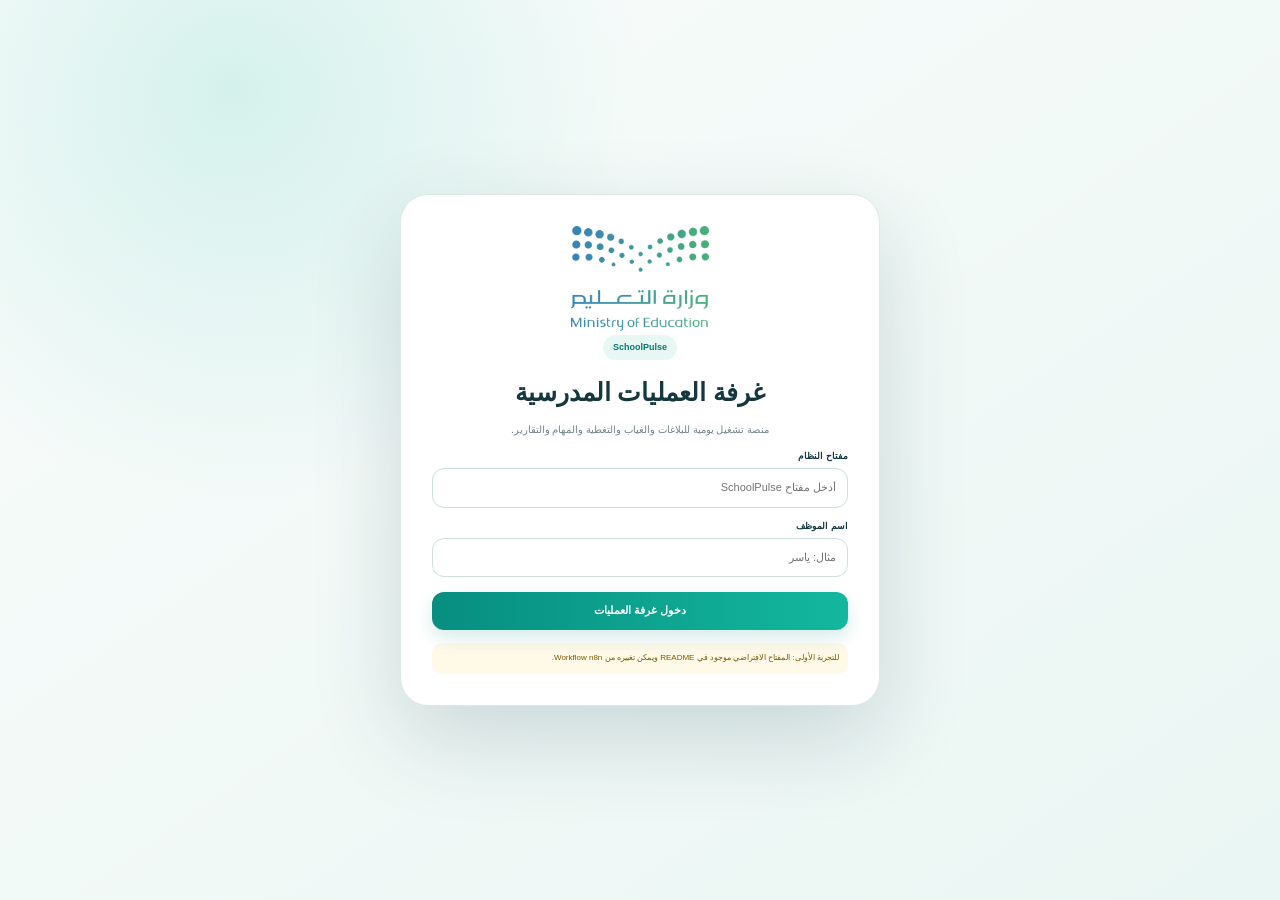
==== index.html @ e1600d81 "Add files via upload" ====
<!doctype html>
<html lang="ar" dir="rtl">
<head>
<meta charset="utf-8"><meta name="viewport" content="width=device-width,initial-scale=1">
<meta name="theme-color" content="#082f3a">
<title>SchoolPulse | غرفة العمليات المدرسية</title>
<link rel="stylesheet" href="/assets/app.css?v=1.0.0">
</head>
<body>

<div id="loginScreen" class="login">
 <form id="loginForm" class="login-card">
  <img class="login-logo" src="/assets/moe-logo.png" alt="وزارة التعليم">
  <span class="login-tag">SchoolPulse</span>
  <h1>غرفة العمليات المدرسية</h1>
  <p>منصة تشغيل يومية للبلاغات والغياب والتغطية والمهام والتقارير.</p>
  <div class="field"><label>مفتاح النظام</label><input id="loginKey" class="form-control" type="password" required placeholder="أدخل مفتاح SchoolPulse"></div>
  <div class="field"><label>اسم الموظف</label><input id="loginStaff" class="form-control" required placeholder="مثال: ياسر"></div>
  <div id="loginMsg" class="alert hidden"></div>
  <button class="btn btn-primary" style="width:100%;margin-top:15px" type="submit">دخول غرفة العمليات</button>
  <div class="login-note">للتجربة الأولى: المفتاح الافتراضي موجود في README ويمكن تغييره من Workflow n8n.</div>
 </form>
</div>

<div class="app">
 <aside class="sidebar">
  <div class="brand"><img src="/assets/moe-logo.png" alt="وزارة التعليم"><div><strong id="sideSchool">المدرسة</strong><small>SchoolPulse · 1448هـ</small></div></div>
  <div class="side-label">غرفة العمليات</div>
  <nav id="sideNav" class="nav"></nav>
  <div class="side-bottom"><small>المستخدم الحالي</small><b id="sideUser">—</b><button id="logoutBtn" class="side-btn">تسجيل الخروج</button></div>
 </aside>

 <main class="main">
  <header class="topbar">
   <div class="top-inner">
    <div class="top-title"><small>SchoolPulse · التشغيل المدرسي</small><h1 id="topTitle">لوحة اليوم</h1></div>
    <div class="top-tools"><div id="dayStatus" class="day-status"><span class="day-dot"></span><b id="dayStatusText">جارٍ التقييم</b></div><button id="refreshBtn" class="btn btn-soft">تحديث</button></div>
   </div>
  </header>

  <div class="content">
   <div id="globalMsg" class="alert hidden"></div>

   <section id="dashboardView" class="view active">
    <div class="page-head"><div><span class="eyebrow">التشغيل اليومي</span><h2>حالة المدرسة اليوم</h2><p>ملخص تنفيذي مباشر للعمليات التي تحتاج انتباه الإدارة.</p></div><div class="toolbar"><button class="btn btn-primary" data-open="incident">＋ بلاغ جديد</button><button class="btn btn-soft" data-open="absence">غياب معلم</button><button class="btn btn-soft" data-open="task">مهمة جديدة</button></div></div>
    <div id="dashboardKpis" class="kpis"></div>
    <div class="grid-2">
     <div>
      <section class="card"><div class="card-head"><div><h3>توزيع البلاغات المفتوحة</h3><p>حسب نوع البلاغ</p></div><button class="card-link" data-go="incidents">عرض البلاغات</button></div><div class="card-body"><div id="incidentBars" class="bar-list"></div></div></section>
      <section class="card"><div class="card-head"><div><h3>تغطية الحصص</h3><p>الحصص الناتجة عن غياب المعلمين</p></div><button class="card-link" data-go="absence">إدارة التغطية</button></div><div class="card-body"><div id="coverageSummary" class="priority-strip"></div></div></section>
     </div>
     <div>
      <section class="card"><div class="card-head"><div><h3>آخر الأحداث</h3><p>السجل الزمني لعمليات اليوم</p></div></div><div class="card-body"><div id="timeline" class="timeline"></div></div></section>
     </div>
    </div>
   </section>

   <section id="incidentsView" class="view">
    <div class="page-head"><div><span class="eyebrow">البلاغات والمرافق</span><h2>مركز البلاغات المدرسية</h2><p>متابعة الصيانة والسلامة والتقنية والمرافق حتى الإغلاق.</p></div><button class="btn btn-primary" data-open="incident">＋ تسجيل بلاغ</button></div>
    <section class="card"><div class="card-head"><div><h3>البلاغات</h3><p>مع احتساب أولوية البلاغ ووقت SLA.</p></div><div class="filters"><select id="incidentStatusFilter" class="form-control"><option value="الكل">كل الحالات</option><option>مفتوح</option><option>قيد المعالجة</option><option>مغلق</option></select><input id="incidentSearch" class="form-control" placeholder="بحث..."></div></div><div class="table-wrap"><table class="table"><thead><tr><th>البلاغ</th><th>العنوان</th><th>التصنيف</th><th>الأولوية</th><th>الموقع</th><th>المسؤول</th><th>SLA</th><th>الحالة</th><th>إجراء</th></tr></thead><tbody id="incidentsTable"></tbody></table></div></section>
   </section>

   <section id="absenceView" class="view">
    <div class="page-head"><div><span class="eyebrow">الغياب والتغطية</span><h2>غياب المعلمين وتغطية الحصص</h2><p>تسجيل الغياب ثم إسناد الحصص البديلة ومتابعة التغطية.</p></div><div class="toolbar"><button class="btn btn-primary" data-open="absence">＋ تسجيل غياب</button><button class="btn btn-soft" data-open="coverage">＋ تغطية يدوية</button></div></div>
    <div class="grid-2">
     <section class="card"><div class="card-head"><div><h3>غياب اليوم</h3><p>المعلمون المسجل غيابهم</p></div></div><div class="table-wrap"><table class="table" style="min-width:650px"><thead><tr><th>المعلم</th><th>التخصص</th><th>الحصص</th><th>السبب</th><th>الحالة</th></tr></thead><tbody id="absenceTable"></tbody></table></div></section>
     <section class="card"><div class="card-head"><div><h3>مؤشر التغطية</h3><p>نسبة الحصص التي تم تغطيتها</p></div></div><div class="card-body"><div id="coverageIndicator"></div></div></section>
    </div>
    <section class="card"><div class="card-head"><div><h3>لوحة تغطية الحصص</h3><p>أسند المعلم البديل وأغلق احتياج التغطية.</p></div></div><div class="card-body"><div id="coverageBoard" class="coverage-board"></div></div></section>
   </section>

   <section id="tasksView" class="view">
    <div class="page-head"><div><span class="eyebrow">المهام</span><h2>المهام والتكليفات اليومية</h2><p>تجميع الأعمال المستحقة والمسؤولين والأولوية في مكان واحد.</p></div><button class="btn btn-primary" data-open="task">＋ مهمة جديدة</button></div>
    <section class="card"><div class="card-head"><div><h3>قائمة المهام</h3><p>يمكن إكمال المهمة مباشرة من اللوحة.</p></div><div class="filters"><select id="taskStatusFilter" class="form-control"><option value="الكل">كل الحالات</option><option>جديدة</option><option>قيد التنفيذ</option><option>مكتملة</option></select></div></div><div class="table-wrap"><table class="table"><thead><tr><th>المهمة</th><th>المسؤول</th><th>الأولوية</th><th>الجهة</th><th>الاستحقاق</th><th>الحالة</th><th>إجراء</th></tr></thead><tbody id="tasksTable"></tbody></table></div></section>
   </section>

   <section id="tardiesView" class="view">
    <div class="page-head"><div><span class="eyebrow">الانضباط الصباحي</span><h2>التأخر الطلابي</h2><p>سجل سريع لتأخر الطلاب ومؤشر لحالة بداية اليوم الدراسي.</p></div><button class="btn btn-primary" data-open="tardy">＋ تسجيل تأخر</button></div>
    <div id="tardyKpis" class="kpis" style="grid-template-columns:repeat(3,1fr)"></div>
    <section class="card"><div class="card-head"><div><h3>سجل تأخر اليوم</h3></div></div><div class="table-wrap"><table class="table" style="min-width:720px"><thead><tr><th>الطالب</th><th>الصف</th><th>الفصل</th><th>دقائق التأخر</th><th>الملاحظة</th><th>سجل بواسطة</th><th>الوقت</th></tr></thead><tbody id="tardiesTable"></tbody></table></div></section>
   </section>

   <section id="reportView" class="view">
    <div class="page-head no-print"><div><span class="eyebrow">التقرير اليومي</span><h2>تقرير غرفة العمليات المدرسية</h2><p>يُنشأ من البيانات الحالية ويمكن طباعته أو حفظه PDF.</p></div><div class="toolbar"><button id="reportRefreshBtn" class="btn btn-soft">تحديث التقرير</button><button id="printReportBtn" class="btn btn-primary">طباعة / حفظ PDF</button></div></div>
    <article class="report-paper">
     <header class="report-head"><img src="/assets/moe-logo.png" alt="وزارة التعليم"><div class="report-title"><h2 id="reportSchool">المدرسة</h2><p>تقرير غرفة العمليات المدرسية اليومي</p><b id="reportDate">—</b></div><div class="report-meta"><span>إعداد</span><b id="reportStaff">—</b><span>حالة اليوم</span><b id="reportState">—</b></div></header>
     <section class="report-section"><h3>الملخص التنفيذي</h3><div id="reportStats" class="report-grid"></div></section>
     <section class="report-section"><h3>أبرز أحداث اليوم</h3><div id="reportEvents"></div></section>
     <section class="report-section"><h3>البلاغات المفتوحة ذات الأولوية</h3><div class="table-wrap"><table class="table" style="min-width:650px"><thead><tr><th>البلاغ</th><th>العنوان</th><th>الأولوية</th><th>الموقع</th><th>المسؤول</th><th>الحالة</th></tr></thead><tbody id="reportIncidents"></tbody></table></div></section>
     <section class="report-section"><h3>ملاحظات تشغيلية مقترحة</h3><div id="reportRecommendations" class="report-note"></div></section>
     <div class="signatures"><div class="signature">إعداد التقرير<br><b id="reportSign">—</b></div><div class="signature">وكيل المدرسة<br><br>التوقيع</div><div class="signature">مدير المدرسة<br><br>التوقيع</div></div>
    </article>
   </section>

   <section id="settingsView" class="view">
    <div class="page-head"><div><span class="eyebrow">الإعدادات</span><h2>إعدادات SchoolPulse</h2><p>فحص الاتصال وإدارة بيانات التجربة.</p></div><button id="healthBtn" class="btn btn-primary">فحص اتصال n8n</button></div>
    <div id="settingsMsg" class="alert hidden"></div>
    <div class="settings-grid">
     <article class="setting-card"><h3>الاتصال</h3><p>بيانات API المستخدمة بواسطة الموقع.</p><div class="setting-line"><span>Webhook</span><b id="apiUrlDisplay">—</b></div><div class="setting-line"><span>الإصدار</span><b id="versionDisplay">—</b></div><div class="setting-line"><span>حالة الاتصال</span><b id="healthState">غير مفحوص</b></div></article>
     <article class="setting-card"><h3>بيانات التجربة</h3><p>النسخة تستخدم التخزين الداخلي في Workflow لتكون مستقلة تمامًا.</p><div class="setting-line"><span>نوع التخزين</span><b>Workflow Static Data</b></div><div class="setting-line"><span>قاعدة بيانات خارجية</span><b>غير مطلوبة</b></div><button id="resetDemoBtn" class="btn btn-danger" style="margin-top:10px">إعادة بيانات التجربة</button></article>
     <article class="setting-card"><h3>السياسة التشغيلية</h3><p>أزمنة SLA الافتراضية للبلاغات.</p><div class="setting-line"><span>حرج</span><b>ساعتان</b></div><div class="setting-line"><span>عاجل</span><b>4 ساعات</b></div><div class="setting-line"><span>متوسط</span><b>12 ساعة</b></div><div class="setting-line"><span>منخفض</span><b>24 ساعة</b></div></article>
     <article class="setting-card"><h3>تنبيه</h3><p>هذا إصدار تجريبي مستقل. بعد نجاح التجربة يمكن تحويل التخزين إلى PostgreSQL أو Supabase بدون تغيير الواجهة.</p></article>
    </div>
   </section>
  </div>
 </main>
</div>

<nav id="mobileNav" class="mobile-nav"></nav>

<div id="formModal" class="modal hidden">
 <div class="modal-card"><div class="modal-head"><h3 id="modalTitle">إضافة</h3><button id="modalClose" class="modal-close">×</button></div><div id="modalBody" class="modal-body"></div><div id="modalFoot" class="modal-foot"></div></div>
</div>

<script src="/assets/config.js?v=1.0.0"></script>
<script src="/assets/app.js?v=1.0.0"></script>
</body>
</html>
---- assets/app.css ----
:root{
 --navy:#082f3a;--navy2:#0b4d59;--teal:#078e80;--teal2:#13b79e;--tealSoft:#e8f8f4;
 --bg:#f2f7f6;--surface:#fff;--ink:#15373e;--muted:#71868b;--line:#dce8e6;
 --gold:#c9a74d;--red:#b42318;--redSoft:#fff0ef;--amber:#9a6500;--amberSoft:#fff7e3;
 --green:#067647;--greenSoft:#eafbf1;--blue:#17647f;--blueSoft:#edf8ff;
 --shadow:0 18px 48px rgba(7,52,61,.09);--soft:0 7px 22px rgba(7,52,61,.055);--sidebar:254px;
}
*{box-sizing:border-box}html{scroll-behavior:smooth}body{margin:0;font-family:"Segoe UI",Tahoma,Arial,sans-serif;background:var(--bg);color:var(--ink);line-height:1.6}
button,input,select,textarea{font:inherit}button{cursor:pointer}a{text-decoration:none;color:inherit}.hidden{display:none!important}
svg{display:block}.app{min-height:100vh;display:grid;grid-template-columns:var(--sidebar) 1fr}
.sidebar{position:fixed;right:0;top:0;bottom:0;width:var(--sidebar);z-index:40;background:linear-gradient(180deg,#082d37,#09454f 67%,#08645e);color:#fff;padding:20px 15px;display:flex;flex-direction:column;box-shadow:-6px 0 30px rgba(5,34,40,.08)}
.brand{display:flex;gap:11px;align-items:center;padding:4px 4px 20px;border-bottom:1px solid rgba(255,255,255,.12)}
.brand img{width:78px;height:52px;object-fit:contain;background:#fff;border-radius:10px;padding:5px}.brand strong{display:block;font-size:13px}.brand small{color:#b5d4d5;font-size:10px}
.side-label{margin:22px 10px 7px;color:#8db8bb;font-size:9px;font-weight:800}.nav{display:grid;gap:5px}
.nav-btn{width:100%;border:0;background:transparent;color:#d9ebec;display:flex;align-items:center;gap:11px;border-radius:13px;padding:11px 12px;font-size:12px;font-weight:800;text-align:right}
.nav-btn svg{width:19px;flex:0 0 19px}.nav-btn:hover{background:rgba(255,255,255,.07)}.nav-btn.active{background:#fff;color:#08615d;box-shadow:0 9px 24px rgba(0,0,0,.13)}
.side-bottom{margin-top:auto;border-top:1px solid rgba(255,255,255,.12);padding-top:14px}.side-bottom small{display:block;color:#9bc4c6;font-size:9px}.side-bottom b{display:block;font-size:12px;margin:2px 0 9px}
.side-btn{width:100%;border:1px solid rgba(255,255,255,.17);background:rgba(255,255,255,.07);color:#fff;border-radius:11px;padding:8px;font-size:10px;font-weight:800}
.main{grid-column:2;min-width:0}.topbar{height:76px;background:rgba(255,255,255,.92);backdrop-filter:blur(13px);border-bottom:1px solid var(--line);display:flex;align-items:center;position:sticky;top:0;z-index:25}
.top-inner{width:min(1320px,calc(100% - 44px));margin:auto;display:flex;justify-content:space-between;align-items:center;gap:15px}.top-title small{color:#83969a;font-size:10px}.top-title h1{font-size:19px;margin:1px 0}
.top-tools{display:flex;align-items:center;gap:8px}.day-status{display:flex;align-items:center;gap:7px;border:1px solid #d6e6e3;background:#f7fbfa;border-radius:999px;padding:7px 11px;font-size:10px;font-weight:800}
.day-dot{width:8px;height:8px;border-radius:50%;background:#48d39e}.day-status.warn .day-dot{background:#e9a23b}.day-status.critical .day-dot{background:#df554c}
.content{width:min(1320px,calc(100% - 44px));margin:25px auto 46px}.view{display:none}.view.active{display:block}
.page-head{display:flex;justify-content:space-between;align-items:flex-end;gap:20px;margin-bottom:18px}.page-head h2{font-size:29px;margin:5px 0 2px}.page-head p{margin:0;color:var(--muted);font-size:12px}
.eyebrow{display:inline-flex;background:var(--tealSoft);color:#08796d;border-radius:999px;padding:5px 10px;font-size:9px;font-weight:900}
.toolbar{display:flex;align-items:center;gap:7px;flex-wrap:wrap}.btn{border:0;border-radius:12px;padding:10px 14px;font-size:11px;font-weight:900;display:inline-flex;align-items:center;justify-content:center;gap:7px;transition:.18s}
.btn:hover{transform:translateY(-1px)}.btn:disabled{opacity:.5;cursor:not-allowed;transform:none}.btn-primary{background:linear-gradient(90deg,var(--teal),var(--teal2));color:#fff;box-shadow:0 8px 18px rgba(7,142,128,.17)}
.btn-dark{background:var(--navy);color:#fff}.btn-soft{background:#edf5f3;color:#315b61;border:1px solid #d8e6e3}.btn-danger{background:var(--red);color:#fff}.btn-ghost{background:transparent;color:#557277;border:1px solid #dce7e5}
.btn svg{width:17px}.alert{border-radius:13px;padding:11px 13px;margin-bottom:14px;font-size:11px}.alert.info{background:var(--blueSoft);color:var(--blue)}.alert.success{background:var(--greenSoft);color:var(--green)}.alert.error{background:var(--redSoft);color:var(--red)}.alert.warning{background:var(--amberSoft);color:var(--amber)}
.kpis{display:grid;grid-template-columns:repeat(6,1fr);gap:11px;margin-bottom:17px}.kpi{background:#fff;border:1px solid var(--line);border-radius:18px;padding:16px;box-shadow:var(--soft);position:relative;overflow:hidden}
.kpi:after{content:"";position:absolute;left:-31px;bottom:-45px;width:105px;height:105px;border-radius:50%;background:rgba(7,142,128,.045)}.kpi-top{display:flex;justify-content:space-between;align-items:center}
.kpi span{font-size:9px;color:#73888c}.kpi strong{display:block;font-size:27px;margin-top:4px}.kpi-icon{width:36px;height:36px;border-radius:12px;background:var(--tealSoft);color:var(--teal);display:grid;place-items:center}.kpi-icon svg{width:18px}
.grid-2{display:grid;grid-template-columns:1.15fr .85fr;gap:14px}.grid-3{display:grid;grid-template-columns:repeat(3,1fr);gap:13px}
.card{background:#fff;border:1px solid var(--line);border-radius:19px;box-shadow:var(--soft);overflow:hidden;margin-bottom:14px}.card-head{padding:16px 18px;border-bottom:1px solid #e9f0ee;display:flex;justify-content:space-between;align-items:center;gap:14px}
.card-head h3{font-size:15px;margin:0}.card-head p{font-size:9px;color:#7b8f93;margin:2px 0 0}.card-body{padding:17px}.card-link{border:0;background:transparent;color:var(--teal);font-size:10px;font-weight:900}
.bar-list{display:grid;gap:11px}.bar-row{display:grid;grid-template-columns:100px 1fr 35px;gap:9px;align-items:center;font-size:10px}.bar-row b{text-align:left}.bar-track{height:8px;background:#edf3f2;border-radius:999px;overflow:hidden}.bar-track i{display:block;height:100%;border-radius:999px;background:linear-gradient(90deg,var(--teal),var(--teal2))}
.timeline{display:grid;gap:0}.event{display:grid;grid-template-columns:28px 1fr;gap:10px;position:relative;padding-bottom:15px}.event:not(:last-child):after{content:"";position:absolute;right:13px;top:26px;bottom:0;width:1px;background:#dce8e5}
.event-dot{width:27px;height:27px;border-radius:9px;background:#e8f8f4;color:var(--teal);display:grid;place-items:center;z-index:1}.event-dot svg{width:14px}.event h4{margin:1px 0;font-size:11px}.event p{margin:0;color:#768b90;font-size:9px}.event time{font-size:8px;color:#95a5a8}
.priority-strip{display:grid;grid-template-columns:repeat(3,1fr);gap:9px}.priority-box{border:1px solid #e0ebe9;border-radius:14px;padding:13px}.priority-box small{font-size:9px;color:#768b8f}.priority-box b{display:block;font-size:21px}.priority-box.critical{background:#fff7f6}.priority-box.warning{background:#fffbef}.priority-box.good{background:#f4fcf8}
.table-wrap{overflow:auto}.table{width:100%;border-collapse:collapse;min-width:920px}.table th{background:#f5f9f8;color:#567279;font-size:9px;text-align:right;padding:10px 11px;white-space:nowrap;border-bottom:1px solid #dfe9e7}
.table td{padding:11px;border-bottom:1px solid #eef3f2;font-size:10px;vertical-align:top}.table tbody tr:hover td{background:#fbfefd}.table small{color:#839599;font-size:8px}.table b{font-size:10px}
.badge{display:inline-flex;align-items:center;border-radius:999px;padding:4px 8px;font-size:8px;font-weight:900;white-space:nowrap}.badge.open{background:#edf8ff;color:#17647f}.badge.progress{background:#fff6df;color:#8d5d00}.badge.closed{background:#eafbf1;color:#087547}
.badge.critical{background:#fff0ef;color:#aa2a22}.badge.urgent{background:#fff6df;color:#905e00}.badge.normal{background:#eef5f4;color:#4f6c72}.badge.low{background:#f3f4f4;color:#788b8f}
.mini-actions{display:flex;gap:5px}.mini{border:0;border-radius:8px;padding:6px 8px;font-size:8px;font-weight:900}.mini.primary{background:#e7f9f4;color:#087a6d}.mini.dark{background:#edf3f2;color:#355c62}.mini.red{background:#fff0ef;color:#ac2c23}
.form-control{width:100%;border:1px solid #cfe0dd;background:#fff;border-radius:12px;padding:10px 11px;outline:0;font-size:11px;color:var(--ink)}.form-control:focus{border-color:#16a993;box-shadow:0 0 0 4px rgba(19,183,158,.09)}
.filters{display:flex;gap:7px;flex-wrap:wrap}.filters .form-control{width:auto;min-width:135px}.field{display:flex;flex-direction:column;gap:5px}.field label{font-size:9px;font-weight:900}.field small{font-size:8px;color:#7d9195}.form-grid{display:grid;grid-template-columns:1fr 1fr;gap:11px}.form-grid .wide{grid-column:1/-1}
.coverage-board{display:grid;grid-template-columns:repeat(3,1fr);gap:10px}.coverage{border:1px solid #dfeae8;border-radius:15px;padding:13px;background:#fff}.coverage.open{border-right:4px solid #d89a32}.coverage.done{border-right:4px solid #1da67f}.coverage-top{display:flex;justify-content:space-between;gap:10px}.coverage h4{font-size:11px;margin:0}.coverage p{font-size:9px;color:#778c90;margin:5px 0}.coverage b{font-size:9px}.coverage-foot{display:flex;justify-content:space-between;align-items:center;margin-top:10px}
.report-paper{background:#fff;border:1px solid var(--line);border-radius:19px;box-shadow:var(--soft);padding:28px}.report-head{display:grid;grid-template-columns:150px 1fr 170px;gap:20px;align-items:center;border-bottom:2px solid #0a766e;padding-bottom:16px}
.report-head img{width:145px;height:78px;object-fit:contain}.report-title{text-align:center}.report-title h2{font-size:20px;margin:0}.report-title p{font-size:10px;color:#677e83;margin:3px 0}.report-meta{font-size:9px}.report-meta span{display:block;color:#798c90}.report-meta b{display:block;margin-bottom:5px}
.report-section{margin-top:20px}.report-section h3{font-size:14px;border-right:4px solid var(--teal);padding-right:8px}.report-grid{display:grid;grid-template-columns:repeat(4,1fr);gap:9px}.report-stat{background:#f6faf9;border:1px solid #e2ecea;border-radius:12px;padding:11px}.report-stat span{font-size:8px;color:#748a8e}.report-stat b{display:block;font-size:18px}
.report-note{background:#f7fbfa;border:1px solid #dfebe8;border-radius:12px;padding:12px;font-size:10px}.signatures{display:grid;grid-template-columns:repeat(3,1fr);gap:30px;text-align:center;margin-top:42px;font-size:10px}.signature{border-top:1px solid #89999c;padding-top:8px}
.settings-grid{display:grid;grid-template-columns:repeat(2,1fr);gap:12px}.setting-card{background:#fff;border:1px solid var(--line);border-radius:17px;padding:16px;box-shadow:var(--soft)}.setting-card h3{font-size:12px;margin:0 0 5px}.setting-card p{font-size:9px;color:#73888c;margin:0 0 12px}.setting-line{display:flex;justify-content:space-between;gap:15px;border-top:1px solid #edf2f1;padding:10px 0;font-size:9px}.setting-line b{word-break:break-all;text-align:left}
.modal{position:fixed;inset:0;z-index:80;background:rgba(3,30,36,.58);display:grid;place-items:center;padding:15px}.modal-card{width:min(600px,100%);background:#fff;border-radius:22px;box-shadow:0 30px 80px rgba(0,0,0,.23);overflow:hidden}.modal-head{padding:17px 19px;border-bottom:1px solid #e7efed;display:flex;justify-content:space-between;align-items:center}.modal-head h3{margin:0;font-size:15px}.modal-close{border:0;background:#eef4f3;border-radius:9px;width:30px;height:30px}.modal-body{padding:19px}.modal-foot{padding:13px 19px;border-top:1px solid #e7efed;display:flex;justify-content:flex-end;gap:7px}
.login{position:fixed;inset:0;z-index:100;background:radial-gradient(circle at 18% 10%,rgba(19,183,158,.15),transparent 31%),linear-gradient(145deg,#f9fcfb,#eaf6f3);display:grid;place-items:center;padding:20px}
.login-card{width:min(480px,100%);background:#fff;border:1px solid var(--line);border-radius:28px;box-shadow:0 32px 90px rgba(7,51,60,.16);padding:31px}.login-logo{display:block;width:185px;height:105px;object-fit:contain;margin:auto}.login-tag{display:table;margin:4px auto;background:#e7f8f4;color:#08796d;border-radius:999px;padding:5px 10px;font-size:9px;font-weight:900}
.login h1{text-align:center;font-size:25px;margin:12px 0 3px}.login p{text-align:center;color:#71868b;font-size:10px}.login .field{margin-top:11px}.login-note{margin-top:13px;padding:9px;border-radius:10px;background:#fff9e8;color:#7e5900;font-size:8px}
.mobile-nav{display:none}
@media(max-width:1140px){:root{--sidebar:215px}.kpis{grid-template-columns:repeat(3,1fr)}.coverage-board{grid-template-columns:repeat(2,1fr)}}
@media(max-width:820px){
 .app{display:block;padding-bottom:69px}.sidebar{display:none}.main{padding:0}.top-inner,.content{width:min(100% - 22px,1320px)}.topbar{height:67px}.top-title h1{font-size:16px}.day-status{display:none}.page-head{align-items:flex-start;flex-direction:column}.kpis{grid-template-columns:repeat(2,1fr)}
 .grid-2,.grid-3,.settings-grid{grid-template-columns:1fr}.coverage-board{grid-template-columns:1fr}.form-grid{grid-template-columns:1fr}.form-grid .wide{grid-column:auto}.priority-strip{grid-template-columns:1fr 1fr 1fr}.report-head{grid-template-columns:90px 1fr}.report-head img{width:90px;height:56px}.report-meta{grid-column:1/-1;display:flex;gap:16px;justify-content:center}.report-grid{grid-template-columns:repeat(2,1fr)}.signatures{grid-template-columns:1fr;gap:24px}
 .mobile-nav{display:grid;grid-template-columns:repeat(6,1fr);position:fixed;bottom:0;right:0;left:0;z-index:50;background:#fff;border-top:1px solid var(--line);box-shadow:0 -8px 25px rgba(6,45,52,.08);padding:5px 3px calc(5px + env(safe-area-inset-bottom))}
 .mobile-nav button{border:0;background:transparent;color:#71868a;display:flex;flex-direction:column;align-items:center;gap:2px;padding:4px 1px;font-size:7px}.mobile-nav button svg{width:18px}.mobile-nav button.active{color:var(--teal);font-weight:900}
}
@media(max-width:470px){.content{margin-top:17px}.page-head h2{font-size:24px}.kpi{padding:13px}.kpi strong{font-size:23px}.priority-strip{grid-template-columns:1fr}.report-paper{padding:14px}}
@media print{
 body{background:#fff}.sidebar,.topbar,.mobile-nav,.no-print,.page-head{display:none!important}.app{display:block}.main{padding:0}.content{width:100%;margin:0}.view{display:none!important}#reportView{display:block!important}.report-paper{border:0;box-shadow:none;border-radius:0;padding:0}.table{min-width:0}.table th,.table td{font-size:7px;padding:5px}.report-section{break-inside:auto}.signatures{break-inside:avoid}
 @page{size:A4;margin:10mm}
}
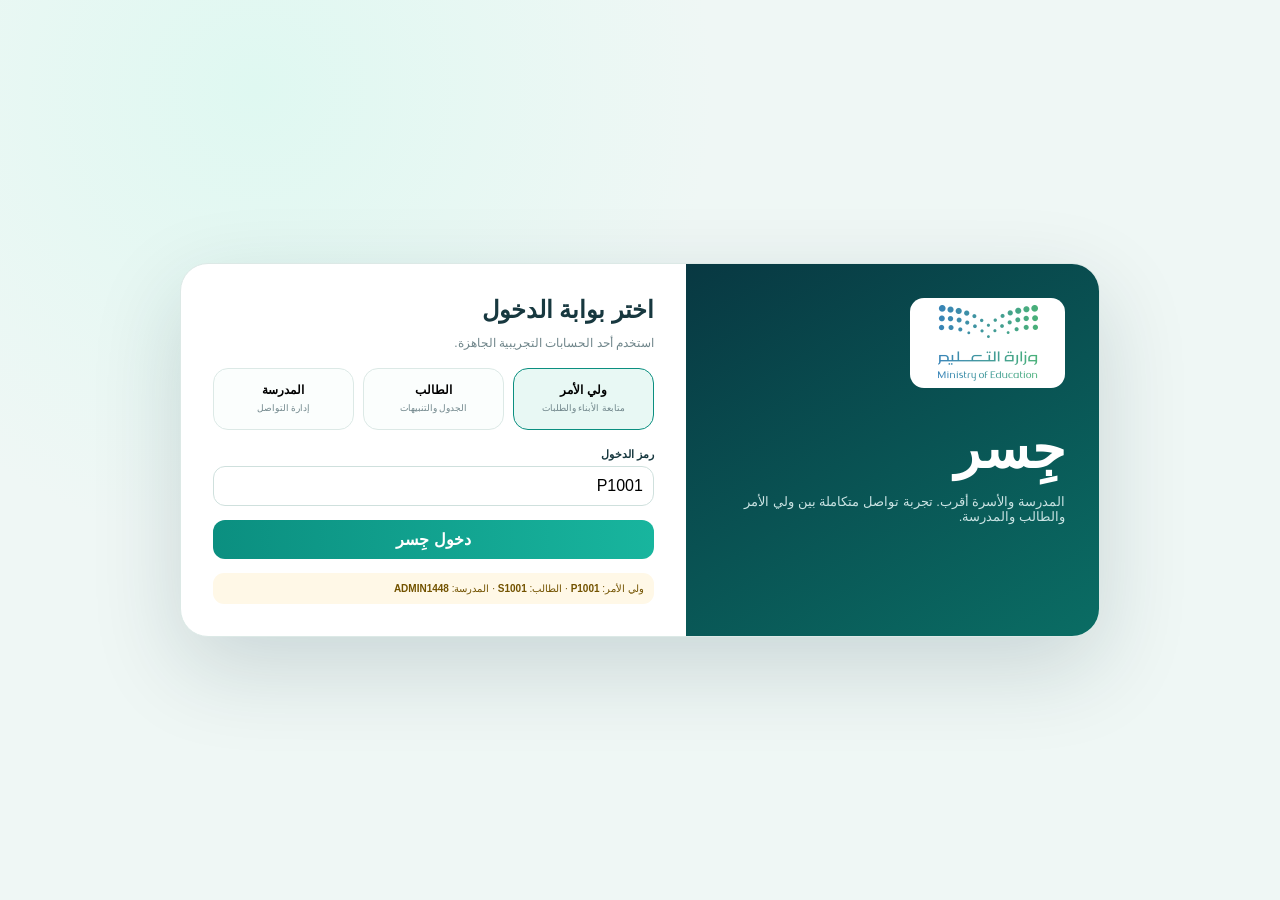
==== commit fe67dae1: "Add files via upload" ====
--- a/index.html
+++ b/index.html
@@ -1,118 +1,57 @@
-<!doctype html>
-<html lang="ar" dir="rtl">
-<head>
+<!doctype html><html lang="ar" dir="rtl"><head>
 <meta charset="utf-8"><meta name="viewport" content="width=device-width,initial-scale=1">
-<meta name="theme-color" content="#082f3a">
-<title>SchoolPulse | غرفة العمليات المدرسية</title>
-<link rel="stylesheet" href="/assets/app.css?v=1.0.0">
-</head>
-<body>
+<title>جِسر | التواصل المدرسي</title><link rel="stylesheet" href="/assets/app.css?v=.9">
+</head><body>
+<div id="login" class="login"><div class="loginbox">
+<section class="loginbrand"><img src="/assets/moe-logo.png"><h1>جِسر</h1><p>المدرسة والأسرة أقرب. تجربة تواصل متكاملة بين ولي الأمر والطالب والمدرسة.</p></section>
+<section class="loginpanel"><h2>اختر بوابة الدخول</h2><p>استخدم أحد الحسابات التجريبية الجاهزة.</p>
+<div class="roles"><button class="role active" data-role="parent"><b>ولي الأمر</b><small>متابعة الأبناء والطلبات</small></button><button class="role" data-role="student"><b>الطالب</b><small>الجدول والتنبيهات</small></button><button class="role" data-role="admin"><b>المدرسة</b><small>إدارة التواصل</small></button></div>
+<form id="loginForm"><div class="field"><label>رمز الدخول</label><input id="code" required value="P1001"></div><div id="loginMsg" class="alert hidden"></div><button class="btn primary" style="width:100%;margin-top:14px">دخول جِسر</button></form>
+<div class="demo">ولي الأمر: <b>P1001</b> · الطالب: <b>S1001</b> · المدرسة: <b>ADMIN1448</b></div></section>
+</div></div>
 
-<div id="loginScreen" class="login">
- <form id="loginForm" class="login-card">
-  <img class="login-logo" src="/assets/moe-logo.png" alt="وزارة التعليم">
-  <span class="login-tag">SchoolPulse</span>
-  <h1>غرفة العمليات المدرسية</h1>
-  <p>منصة تشغيل يومية للبلاغات والغياب والتغطية والمهام والتقارير.</p>
-  <div class="field"><label>مفتاح النظام</label><input id="loginKey" class="form-control" type="password" required placeholder="أدخل مفتاح SchoolPulse"></div>
-  <div class="field"><label>اسم الموظف</label><input id="loginStaff" class="form-control" required placeholder="مثال: ياسر"></div>
-  <div id="loginMsg" class="alert hidden"></div>
-  <button class="btn btn-primary" style="width:100%;margin-top:15px" type="submit">دخول غرفة العمليات</button>
-  <div class="login-note">للتجربة الأولى: المفتاح الافتراضي موجود في README ويمكن تغييره من Workflow n8n.</div>
- </form>
-</div>
+<div class="shell">
+<aside class="side"><div class="brand"><img src="/assets/moe-logo.png"><div><b id="schoolName">المدرسة</b><small>منصة جِسر · 1448هـ</small></div></div><div class="who"><b id="whoName">—</b><span id="whoRole">—</span></div><nav id="nav" class="nav"></nav><button id="logout" class="logout">تسجيل الخروج</button></aside>
+<main class="main"><header class="top"><div class="topin"><h2 id="pageTitle">الرئيسية</h2><div class="pill">إشعارات غير مقروءة: <b id="unread">0</b></div></div></header>
+<div class="content"><div id="globalMsg" class="alert hidden"></div>
 
-<div class="app">
- <aside class="sidebar">
-  <div class="brand"><img src="/assets/moe-logo.png" alt="وزارة التعليم"><div><strong id="sideSchool">المدرسة</strong><small>SchoolPulse · 1448هـ</small></div></div>
-  <div class="side-label">غرفة العمليات</div>
-  <nav id="sideNav" class="nav"></nav>
-  <div class="side-bottom"><small>المستخدم الحالي</small><b id="sideUser">—</b><button id="logoutBtn" class="side-btn">تسجيل الخروج</button></div>
- </aside>
+<section id="parentHome" class="view">
+<div class="head"><div><span class="tag">بوابة ولي الأمر</span><h1 id="parentHello">مرحبًا</h1><p>كل ما يخص أبناءك وطلباتك في مكان واحد.</p></div><button class="btn primary" data-new="استئذان">+ طلب جديد</button></div>
+<div id="parentKpis" class="kpis"></div>
+<div class="card"><div class="cardhead"><h3>أبنائي</h3></div><div class="cardbody"><div id="children" class="grid2"></div></div></div>
+<div class="card"><div class="cardhead"><h3>الخدمات السريعة</h3></div><div class="cardbody"><div class="quick"><button class="q" data-new="استئذان"><b>استئذان</b><small>خروج مبكر</small></button><button class="q" data-new="عذر غياب"><b>عذر غياب</b><small>توثيق الغياب</small></button><button class="q" data-new="موعد"><b>حجز موعد</b><small>مع الإدارة أو المرشد</small></button><button class="q" data-new="استفسار"><b>تواصل</b><small>استفسار مرتبط بالطالب</small></button></div></div></div>
+<div class="grid2"><div class="card"><div class="cardhead"><h3>صندوق ابني</h3></div><div class="cardbody" id="parentTimeline"></div></div><div class="card"><div class="cardhead"><h3>آخر الإشعارات</h3></div><div class="cardbody" id="parentNotif"></div></div></div>
+</section>
 
- <main class="main">
-  <header class="topbar">
-   <div class="top-inner">
-    <div class="top-title"><small>SchoolPulse · التشغيل المدرسي</small><h1 id="topTitle">لوحة اليوم</h1></div>
-    <div class="top-tools"><div id="dayStatus" class="day-status"><span class="day-dot"></span><b id="dayStatusText">جارٍ التقييم</b></div><button id="refreshBtn" class="btn btn-soft">تحديث</button></div>
-   </div>
-  </header>
+<section id="parentRequests" class="view"><div class="head"><div><span class="tag">ولي الأمر</span><h1>طلباتي</h1><p>تابع الاستئذانات والأعذار والمواعيد.</p></div><button class="btn primary" data-new="استئذان">+ طلب جديد</button></div>
+<div class="card"><div class="tablewrap"><table class="table"><thead><tr><th>الطلب</th><th>الطالب</th><th>النوع</th><th>التفاصيل</th><th>الحالة</th><th>رد المدرسة</th><th>محادثة</th></tr></thead><tbody id="parentReqTable"></tbody></table></div></div></section>
 
-  <div class="content">
-   <div id="globalMsg" class="alert hidden"></div>
+<section id="parentNotifications" class="view"><div class="head"><div><span class="tag">ولي الأمر</span><h1>الإشعارات</h1></div></div><div class="card"><div class="cardbody" id="parentNotifAll"></div></div></section>
 
-   <section id="dashboardView" class="view active">
-    <div class="page-head"><div><span class="eyebrow">التشغيل اليومي</span><h2>حالة المدرسة اليوم</h2><p>ملخص تنفيذي مباشر للعمليات التي تحتاج انتباه الإدارة.</p></div><div class="toolbar"><button class="btn btn-primary" data-open="incident">＋ بلاغ جديد</button><button class="btn btn-soft" data-open="absence">غياب معلم</button><button class="btn btn-soft" data-open="task">مهمة جديدة</button></div></div>
-    <div id="dashboardKpis" class="kpis"></div>
-    <div class="grid-2">
-     <div>
-      <section class="card"><div class="card-head"><div><h3>توزيع البلاغات المفتوحة</h3><p>حسب نوع البلاغ</p></div><button class="card-link" data-go="incidents">عرض البلاغات</button></div><div class="card-body"><div id="incidentBars" class="bar-list"></div></div></section>
-      <section class="card"><div class="card-head"><div><h3>تغطية الحصص</h3><p>الحصص الناتجة عن غياب المعلمين</p></div><button class="card-link" data-go="absence">إدارة التغطية</button></div><div class="card-body"><div id="coverageSummary" class="priority-strip"></div></div></section>
-     </div>
-     <div>
-      <section class="card"><div class="card-head"><div><h3>آخر الأحداث</h3><p>السجل الزمني لعمليات اليوم</p></div></div><div class="card-body"><div id="timeline" class="timeline"></div></div></section>
-     </div>
-    </div>
-   </section>
+<section id="studentHome" class="view"><div class="studenthero"><h1 id="studentName">مرحبًا</h1><p id="studentMeta">—</p><div class="chips"><div class="chip">الحضور<b id="stPresent">حاضر</b></div><div class="chip">الحصص<b id="stLessons">7</b></div><div class="chip">الإشادات<b id="stPraise">0</b></div><div class="chip">تنبيهات<b id="stAlerts">0</b></div></div></div>
+<div class="grid2" style="margin-top:14px"><div class="card"><div class="cardhead"><h3>جدولي اليوم</h3></div><div class="cardbody" id="schedule"></div></div><div class="card"><div class="cardhead"><h3>نبض اليوم</h3></div><div class="cardbody" id="pulse"></div></div></div>
+<div class="card"><div class="cardhead"><h3>رسائل المدرسة</h3></div><div class="cardbody" id="studentNotif"></div></div></section>
 
-   <section id="incidentsView" class="view">
-    <div class="page-head"><div><span class="eyebrow">البلاغات والمرافق</span><h2>مركز البلاغات المدرسية</h2><p>متابعة الصيانة والسلامة والتقنية والمرافق حتى الإغلاق.</p></div><button class="btn btn-primary" data-open="incident">＋ تسجيل بلاغ</button></div>
-    <section class="card"><div class="card-head"><div><h3>البلاغات</h3><p>مع احتساب أولوية البلاغ ووقت SLA.</p></div><div class="filters"><select id="incidentStatusFilter" class="form-control"><option value="الكل">كل الحالات</option><option>مفتوح</option><option>قيد المعالجة</option><option>مغلق</option></select><input id="incidentSearch" class="form-control" placeholder="بحث..."></div></div><div class="table-wrap"><table class="table"><thead><tr><th>البلاغ</th><th>العنوان</th><th>التصنيف</th><th>الأولوية</th><th>الموقع</th><th>المسؤول</th><th>SLA</th><th>الحالة</th><th>إجراء</th></tr></thead><tbody id="incidentsTable"></tbody></table></div></section>
-   </section>
+<section id="studentNotifications" class="view"><div class="head"><div><span class="tag">الطالب</span><h1>الإشعارات</h1></div></div><div class="card"><div class="cardbody" id="studentNotifAll"></div></div></section>
 
-   <section id="absenceView" class="view">
-    <div class="page-head"><div><span class="eyebrow">الغياب والتغطية</span><h2>غياب المعلمين وتغطية الحصص</h2><p>تسجيل الغياب ثم إسناد الحصص البديلة ومتابعة التغطية.</p></div><div class="toolbar"><button class="btn btn-primary" data-open="absence">＋ تسجيل غياب</button><button class="btn btn-soft" data-open="coverage">＋ تغطية يدوية</button></div></div>
-    <div class="grid-2">
-     <section class="card"><div class="card-head"><div><h3>غياب اليوم</h3><p>المعلمون المسجل غيابهم</p></div></div><div class="table-wrap"><table class="table" style="min-width:650px"><thead><tr><th>المعلم</th><th>التخصص</th><th>الحصص</th><th>السبب</th><th>الحالة</th></tr></thead><tbody id="absenceTable"></tbody></table></div></section>
-     <section class="card"><div class="card-head"><div><h3>مؤشر التغطية</h3><p>نسبة الحصص التي تم تغطيتها</p></div></div><div class="card-body"><div id="coverageIndicator"></div></div></section>
-    </div>
-    <section class="card"><div class="card-head"><div><h3>لوحة تغطية الحصص</h3><p>أسند المعلم البديل وأغلق احتياج التغطية.</p></div></div><div class="card-body"><div id="coverageBoard" class="coverage-board"></div></div></section>
-   </section>
+<section id="adminHome" class="view"><div class="head"><div><span class="tag">بوابة المدرسة</span><h1>صندوق التواصل المدرسي</h1><p>كل طلبات أولياء الأمور في مكان واحد.</p></div><button class="btn primary" id="newAnn">+ إشعار جديد</button></div>
+<div id="adminKpis" class="kpis"></div><div class="grid2"><div class="card"><div class="cardhead"><h3>طلبات تحتاج إجراء</h3></div><div class="tablewrap"><table class="table" style="min-width:620px"><thead><tr><th>الطالب</th><th>النوع</th><th>ولي الأمر</th><th>الحالة</th><th>إجراء</th></tr></thead><tbody id="adminPreview"></tbody></table></div></div><div class="card"><div class="cardhead"><h3>مؤشرات التواصل</h3></div><div class="cardbody" id="adminSummary"></div></div></div>
+<div class="card"><div class="cardhead"><h3>آخر النشاط</h3></div><div class="cardbody" id="adminTimeline"></div></div></section>
 
-   <section id="tasksView" class="view">
-    <div class="page-head"><div><span class="eyebrow">المهام</span><h2>المهام والتكليفات اليومية</h2><p>تجميع الأعمال المستحقة والمسؤولين والأولوية في مكان واحد.</p></div><button class="btn btn-primary" data-open="task">＋ مهمة جديدة</button></div>
-    <section class="card"><div class="card-head"><div><h3>قائمة المهام</h3><p>يمكن إكمال المهمة مباشرة من اللوحة.</p></div><div class="filters"><select id="taskStatusFilter" class="form-control"><option value="الكل">كل الحالات</option><option>جديدة</option><option>قيد التنفيذ</option><option>مكتملة</option></select></div></div><div class="table-wrap"><table class="table"><thead><tr><th>المهمة</th><th>المسؤول</th><th>الأولوية</th><th>الجهة</th><th>الاستحقاق</th><th>الحالة</th><th>إجراء</th></tr></thead><tbody id="tasksTable"></tbody></table></div></section>
-   </section>
+<section id="adminRequests" class="view"><div class="head"><div><span class="tag">الإدارة</span><h1>إدارة الطلبات</h1></div><select id="reqFilter" class="control" style="width:auto"><option>الكل</option><option>قيد المراجعة</option><option>مقبول</option><option>مرفوض</option></select></div>
+<div class="card"><div class="tablewrap"><table class="table"><thead><tr><th>الطلب</th><th>الطالب</th><th>ولي الأمر</th><th>النوع</th><th>التفاصيل</th><th>الحالة</th><th>إجراء</th></tr></thead><tbody id="adminReqTable"></tbody></table></div></div></section>
 
-   <section id="tardiesView" class="view">
-    <div class="page-head"><div><span class="eyebrow">الانضباط الصباحي</span><h2>التأخر الطلابي</h2><p>سجل سريع لتأخر الطلاب ومؤشر لحالة بداية اليوم الدراسي.</p></div><button class="btn btn-primary" data-open="tardy">＋ تسجيل تأخر</button></div>
-    <div id="tardyKpis" class="kpis" style="grid-template-columns:repeat(3,1fr)"></div>
-    <section class="card"><div class="card-head"><div><h3>سجل تأخر اليوم</h3></div></div><div class="table-wrap"><table class="table" style="min-width:720px"><thead><tr><th>الطالب</th><th>الصف</th><th>الفصل</th><th>دقائق التأخر</th><th>الملاحظة</th><th>سجل بواسطة</th><th>الوقت</th></tr></thead><tbody id="tardiesTable"></tbody></table></div></section>
-   </section>
+<section id="adminNotifications" class="view"><div class="head"><div><span class="tag">الإدارة</span><h1>الإشعارات والتعاميم</h1></div><button class="btn primary" id="newAnn2">+ إشعار</button></div>
+<div class="card"><div class="tablewrap"><table class="table"><thead><tr><th>العنوان</th><th>الفئة</th><th>المستهدف</th><th>تأكيد</th><th>الاطلاع</th><th>التاريخ</th></tr></thead><tbody id="annTable"></tbody></table></div></div></section>
 
-   <section id="reportView" class="view">
-    <div class="page-head no-print"><div><span class="eyebrow">التقرير اليومي</span><h2>تقرير غرفة العمليات المدرسية</h2><p>يُنشأ من البيانات الحالية ويمكن طباعته أو حفظه PDF.</p></div><div class="toolbar"><button id="reportRefreshBtn" class="btn btn-soft">تحديث التقرير</button><button id="printReportBtn" class="btn btn-primary">طباعة / حفظ PDF</button></div></div>
-    <article class="report-paper">
-     <header class="report-head"><img src="/assets/moe-logo.png" alt="وزارة التعليم"><div class="report-title"><h2 id="reportSchool">المدرسة</h2><p>تقرير غرفة العمليات المدرسية اليومي</p><b id="reportDate">—</b></div><div class="report-meta"><span>إعداد</span><b id="reportStaff">—</b><span>حالة اليوم</span><b id="reportState">—</b></div></header>
-     <section class="report-section"><h3>الملخص التنفيذي</h3><div id="reportStats" class="report-grid"></div></section>
-     <section class="report-section"><h3>أبرز أحداث اليوم</h3><div id="reportEvents"></div></section>
-     <section class="report-section"><h3>البلاغات المفتوحة ذات الأولوية</h3><div class="table-wrap"><table class="table" style="min-width:650px"><thead><tr><th>البلاغ</th><th>العنوان</th><th>الأولوية</th><th>الموقع</th><th>المسؤول</th><th>الحالة</th></tr></thead><tbody id="reportIncidents"></tbody></table></div></section>
-     <section class="report-section"><h3>ملاحظات تشغيلية مقترحة</h3><div id="reportRecommendations" class="report-note"></div></section>
-     <div class="signatures"><div class="signature">إعداد التقرير<br><b id="reportSign">—</b></div><div class="signature">وكيل المدرسة<br><br>التوقيع</div><div class="signature">مدير المدرسة<br><br>التوقيع</div></div>
-    </article>
-   </section>
+<section id="adminStudents" class="view"><div class="head"><div><span class="tag">الإدارة</span><h1>ملف الطالب الموحد</h1></div></div>
+<div class="card"><div class="tablewrap"><table class="table"><thead><tr><th>الطالب</th><th>الصف/الفصل</th><th>ولي الأمر</th><th>الحضور</th><th>التأخر</th><th>الإشادات</th><th>طلبات الأسرة</th></tr></thead><tbody id="studentsTable"></tbody></table></div></div></section>
 
-   <section id="settingsView" class="view">
-    <div class="page-head"><div><span class="eyebrow">الإعدادات</span><h2>إعدادات SchoolPulse</h2><p>فحص الاتصال وإدارة بيانات التجربة.</p></div><button id="healthBtn" class="btn btn-primary">فحص اتصال n8n</button></div>
-    <div id="settingsMsg" class="alert hidden"></div>
-    <div class="settings-grid">
-     <article class="setting-card"><h3>الاتصال</h3><p>بيانات API المستخدمة بواسطة الموقع.</p><div class="setting-line"><span>Webhook</span><b id="apiUrlDisplay">—</b></div><div class="setting-line"><span>الإصدار</span><b id="versionDisplay">—</b></div><div class="setting-line"><span>حالة الاتصال</span><b id="healthState">غير مفحوص</b></div></article>
-     <article class="setting-card"><h3>بيانات التجربة</h3><p>النسخة تستخدم التخزين الداخلي في Workflow لتكون مستقلة تمامًا.</p><div class="setting-line"><span>نوع التخزين</span><b>Workflow Static Data</b></div><div class="setting-line"><span>قاعدة بيانات خارجية</span><b>غير مطلوبة</b></div><button id="resetDemoBtn" class="btn btn-danger" style="margin-top:10px">إعادة بيانات التجربة</button></article>
-     <article class="setting-card"><h3>السياسة التشغيلية</h3><p>أزمنة SLA الافتراضية للبلاغات.</p><div class="setting-line"><span>حرج</span><b>ساعتان</b></div><div class="setting-line"><span>عاجل</span><b>4 ساعات</b></div><div class="setting-line"><span>متوسط</span><b>12 ساعة</b></div><div class="setting-line"><span>منخفض</span><b>24 ساعة</b></div></article>
-     <article class="setting-card"><h3>تنبيه</h3><p>هذا إصدار تجريبي مستقل. بعد نجاح التجربة يمكن تحويل التخزين إلى PostgreSQL أو Supabase بدون تغيير الواجهة.</p></article>
-    </div>
-   </section>
-  </div>
- </main>
-</div>
+<section id="adminReport" class="view"><div class="head no-print"><div><span class="tag">الإدارة</span><h1>تقرير التواصل المدرسي</h1></div><button id="printBtn" class="btn primary">طباعة / حفظ PDF</button></div>
+<article class="report"><div class="reporthead"><img src="/assets/moe-logo.png"><div class="reporttitle"><h2>مدرسة عماد الدين زنكي المتوسطة</h2><p>تقرير منصة جِسر للتواصل المدرسي</p><b id="reportDate">—</b></div><div class="reportmeta">إعداد<br><b id="reportBy">—</b></div></div><div class="section"><h3>الملخص</h3><div id="reportStats" class="reportstats"></div></div><div class="section"><h3>الطلبات</h3><div class="tablewrap"><table class="table"><thead><tr><th>الطلب</th><th>الطالب</th><th>النوع</th><th>ولي الأمر</th><th>الحالة</th><th>القرار</th></tr></thead><tbody id="reportReq"></tbody></table></div></div></article></section>
 
-<nav id="mobileNav" class="mobile-nav"></nav>
+</div></main></div>
 
-<div id="formModal" class="modal hidden">
- <div class="modal-card"><div class="modal-head"><h3 id="modalTitle">إضافة</h3><button id="modalClose" class="modal-close">×</button></div><div id="modalBody" class="modal-body"></div><div id="modalFoot" class="modal-foot"></div></div>
-</div>
-
-<script src="/assets/config.js?v=1.0.0"></script>
-<script src="/assets/app.js?v=1.0.0"></script>
-</body>
-</html>+<div id="modal" class="modal hidden"><div class="modalbox"><div class="modalhead"><h3 id="modalTitle">—</h3><button id="modalClose" class="btn soft">×</button></div><div id="modalBody" class="modalbody"></div><div id="modalFoot" class="modalfoot"></div></div></div>
+<script src="/assets/config.js?v=.9"></script><script src="/assets/app.js?v=.9"></script>
+</body></html>
--- a/assets/app.css
+++ b/assets/app.css
@@ -1,70 +1,16 @@
 
-:root{
- --navy:#082f3a;--navy2:#0b4d59;--teal:#078e80;--teal2:#13b79e;--tealSoft:#e8f8f4;
- --bg:#f2f7f6;--surface:#fff;--ink:#15373e;--muted:#71868b;--line:#dce8e6;
- --gold:#c9a74d;--red:#b42318;--redSoft:#fff0ef;--amber:#9a6500;--amberSoft:#fff7e3;
- --green:#067647;--greenSoft:#eafbf1;--blue:#17647f;--blueSoft:#edf8ff;
- --shadow:0 18px 48px rgba(7,52,61,.09);--soft:0 7px 22px rgba(7,52,61,.055);--sidebar:254px;
-}
-*{box-sizing:border-box}html{scroll-behavior:smooth}body{margin:0;font-family:"Segoe UI",Tahoma,Arial,sans-serif;background:var(--bg);color:var(--ink);line-height:1.6}
-button,input,select,textarea{font:inherit}button{cursor:pointer}a{text-decoration:none;color:inherit}.hidden{display:none!important}
-svg{display:block}.app{min-height:100vh;display:grid;grid-template-columns:var(--sidebar) 1fr}
-.sidebar{position:fixed;right:0;top:0;bottom:0;width:var(--sidebar);z-index:40;background:linear-gradient(180deg,#082d37,#09454f 67%,#08645e);color:#fff;padding:20px 15px;display:flex;flex-direction:column;box-shadow:-6px 0 30px rgba(5,34,40,.08)}
-.brand{display:flex;gap:11px;align-items:center;padding:4px 4px 20px;border-bottom:1px solid rgba(255,255,255,.12)}
-.brand img{width:78px;height:52px;object-fit:contain;background:#fff;border-radius:10px;padding:5px}.brand strong{display:block;font-size:13px}.brand small{color:#b5d4d5;font-size:10px}
-.side-label{margin:22px 10px 7px;color:#8db8bb;font-size:9px;font-weight:800}.nav{display:grid;gap:5px}
-.nav-btn{width:100%;border:0;background:transparent;color:#d9ebec;display:flex;align-items:center;gap:11px;border-radius:13px;padding:11px 12px;font-size:12px;font-weight:800;text-align:right}
-.nav-btn svg{width:19px;flex:0 0 19px}.nav-btn:hover{background:rgba(255,255,255,.07)}.nav-btn.active{background:#fff;color:#08615d;box-shadow:0 9px 24px rgba(0,0,0,.13)}
-.side-bottom{margin-top:auto;border-top:1px solid rgba(255,255,255,.12);padding-top:14px}.side-bottom small{display:block;color:#9bc4c6;font-size:9px}.side-bottom b{display:block;font-size:12px;margin:2px 0 9px}
-.side-btn{width:100%;border:1px solid rgba(255,255,255,.17);background:rgba(255,255,255,.07);color:#fff;border-radius:11px;padding:8px;font-size:10px;font-weight:800}
-.main{grid-column:2;min-width:0}.topbar{height:76px;background:rgba(255,255,255,.92);backdrop-filter:blur(13px);border-bottom:1px solid var(--line);display:flex;align-items:center;position:sticky;top:0;z-index:25}
-.top-inner{width:min(1320px,calc(100% - 44px));margin:auto;display:flex;justify-content:space-between;align-items:center;gap:15px}.top-title small{color:#83969a;font-size:10px}.top-title h1{font-size:19px;margin:1px 0}
-.top-tools{display:flex;align-items:center;gap:8px}.day-status{display:flex;align-items:center;gap:7px;border:1px solid #d6e6e3;background:#f7fbfa;border-radius:999px;padding:7px 11px;font-size:10px;font-weight:800}
-.day-dot{width:8px;height:8px;border-radius:50%;background:#48d39e}.day-status.warn .day-dot{background:#e9a23b}.day-status.critical .day-dot{background:#df554c}
-.content{width:min(1320px,calc(100% - 44px));margin:25px auto 46px}.view{display:none}.view.active{display:block}
-.page-head{display:flex;justify-content:space-between;align-items:flex-end;gap:20px;margin-bottom:18px}.page-head h2{font-size:29px;margin:5px 0 2px}.page-head p{margin:0;color:var(--muted);font-size:12px}
-.eyebrow{display:inline-flex;background:var(--tealSoft);color:#08796d;border-radius:999px;padding:5px 10px;font-size:9px;font-weight:900}
-.toolbar{display:flex;align-items:center;gap:7px;flex-wrap:wrap}.btn{border:0;border-radius:12px;padding:10px 14px;font-size:11px;font-weight:900;display:inline-flex;align-items:center;justify-content:center;gap:7px;transition:.18s}
-.btn:hover{transform:translateY(-1px)}.btn:disabled{opacity:.5;cursor:not-allowed;transform:none}.btn-primary{background:linear-gradient(90deg,var(--teal),var(--teal2));color:#fff;box-shadow:0 8px 18px rgba(7,142,128,.17)}
-.btn-dark{background:var(--navy);color:#fff}.btn-soft{background:#edf5f3;color:#315b61;border:1px solid #d8e6e3}.btn-danger{background:var(--red);color:#fff}.btn-ghost{background:transparent;color:#557277;border:1px solid #dce7e5}
-.btn svg{width:17px}.alert{border-radius:13px;padding:11px 13px;margin-bottom:14px;font-size:11px}.alert.info{background:var(--blueSoft);color:var(--blue)}.alert.success{background:var(--greenSoft);color:var(--green)}.alert.error{background:var(--redSoft);color:var(--red)}.alert.warning{background:var(--amberSoft);color:var(--amber)}
-.kpis{display:grid;grid-template-columns:repeat(6,1fr);gap:11px;margin-bottom:17px}.kpi{background:#fff;border:1px solid var(--line);border-radius:18px;padding:16px;box-shadow:var(--soft);position:relative;overflow:hidden}
-.kpi:after{content:"";position:absolute;left:-31px;bottom:-45px;width:105px;height:105px;border-radius:50%;background:rgba(7,142,128,.045)}.kpi-top{display:flex;justify-content:space-between;align-items:center}
-.kpi span{font-size:9px;color:#73888c}.kpi strong{display:block;font-size:27px;margin-top:4px}.kpi-icon{width:36px;height:36px;border-radius:12px;background:var(--tealSoft);color:var(--teal);display:grid;place-items:center}.kpi-icon svg{width:18px}
-.grid-2{display:grid;grid-template-columns:1.15fr .85fr;gap:14px}.grid-3{display:grid;grid-template-columns:repeat(3,1fr);gap:13px}
-.card{background:#fff;border:1px solid var(--line);border-radius:19px;box-shadow:var(--soft);overflow:hidden;margin-bottom:14px}.card-head{padding:16px 18px;border-bottom:1px solid #e9f0ee;display:flex;justify-content:space-between;align-items:center;gap:14px}
-.card-head h3{font-size:15px;margin:0}.card-head p{font-size:9px;color:#7b8f93;margin:2px 0 0}.card-body{padding:17px}.card-link{border:0;background:transparent;color:var(--teal);font-size:10px;font-weight:900}
-.bar-list{display:grid;gap:11px}.bar-row{display:grid;grid-template-columns:100px 1fr 35px;gap:9px;align-items:center;font-size:10px}.bar-row b{text-align:left}.bar-track{height:8px;background:#edf3f2;border-radius:999px;overflow:hidden}.bar-track i{display:block;height:100%;border-radius:999px;background:linear-gradient(90deg,var(--teal),var(--teal2))}
-.timeline{display:grid;gap:0}.event{display:grid;grid-template-columns:28px 1fr;gap:10px;position:relative;padding-bottom:15px}.event:not(:last-child):after{content:"";position:absolute;right:13px;top:26px;bottom:0;width:1px;background:#dce8e5}
-.event-dot{width:27px;height:27px;border-radius:9px;background:#e8f8f4;color:var(--teal);display:grid;place-items:center;z-index:1}.event-dot svg{width:14px}.event h4{margin:1px 0;font-size:11px}.event p{margin:0;color:#768b90;font-size:9px}.event time{font-size:8px;color:#95a5a8}
-.priority-strip{display:grid;grid-template-columns:repeat(3,1fr);gap:9px}.priority-box{border:1px solid #e0ebe9;border-radius:14px;padding:13px}.priority-box small{font-size:9px;color:#768b8f}.priority-box b{display:block;font-size:21px}.priority-box.critical{background:#fff7f6}.priority-box.warning{background:#fffbef}.priority-box.good{background:#f4fcf8}
-.table-wrap{overflow:auto}.table{width:100%;border-collapse:collapse;min-width:920px}.table th{background:#f5f9f8;color:#567279;font-size:9px;text-align:right;padding:10px 11px;white-space:nowrap;border-bottom:1px solid #dfe9e7}
-.table td{padding:11px;border-bottom:1px solid #eef3f2;font-size:10px;vertical-align:top}.table tbody tr:hover td{background:#fbfefd}.table small{color:#839599;font-size:8px}.table b{font-size:10px}
-.badge{display:inline-flex;align-items:center;border-radius:999px;padding:4px 8px;font-size:8px;font-weight:900;white-space:nowrap}.badge.open{background:#edf8ff;color:#17647f}.badge.progress{background:#fff6df;color:#8d5d00}.badge.closed{background:#eafbf1;color:#087547}
-.badge.critical{background:#fff0ef;color:#aa2a22}.badge.urgent{background:#fff6df;color:#905e00}.badge.normal{background:#eef5f4;color:#4f6c72}.badge.low{background:#f3f4f4;color:#788b8f}
-.mini-actions{display:flex;gap:5px}.mini{border:0;border-radius:8px;padding:6px 8px;font-size:8px;font-weight:900}.mini.primary{background:#e7f9f4;color:#087a6d}.mini.dark{background:#edf3f2;color:#355c62}.mini.red{background:#fff0ef;color:#ac2c23}
-.form-control{width:100%;border:1px solid #cfe0dd;background:#fff;border-radius:12px;padding:10px 11px;outline:0;font-size:11px;color:var(--ink)}.form-control:focus{border-color:#16a993;box-shadow:0 0 0 4px rgba(19,183,158,.09)}
-.filters{display:flex;gap:7px;flex-wrap:wrap}.filters .form-control{width:auto;min-width:135px}.field{display:flex;flex-direction:column;gap:5px}.field label{font-size:9px;font-weight:900}.field small{font-size:8px;color:#7d9195}.form-grid{display:grid;grid-template-columns:1fr 1fr;gap:11px}.form-grid .wide{grid-column:1/-1}
-.coverage-board{display:grid;grid-template-columns:repeat(3,1fr);gap:10px}.coverage{border:1px solid #dfeae8;border-radius:15px;padding:13px;background:#fff}.coverage.open{border-right:4px solid #d89a32}.coverage.done{border-right:4px solid #1da67f}.coverage-top{display:flex;justify-content:space-between;gap:10px}.coverage h4{font-size:11px;margin:0}.coverage p{font-size:9px;color:#778c90;margin:5px 0}.coverage b{font-size:9px}.coverage-foot{display:flex;justify-content:space-between;align-items:center;margin-top:10px}
-.report-paper{background:#fff;border:1px solid var(--line);border-radius:19px;box-shadow:var(--soft);padding:28px}.report-head{display:grid;grid-template-columns:150px 1fr 170px;gap:20px;align-items:center;border-bottom:2px solid #0a766e;padding-bottom:16px}
-.report-head img{width:145px;height:78px;object-fit:contain}.report-title{text-align:center}.report-title h2{font-size:20px;margin:0}.report-title p{font-size:10px;color:#677e83;margin:3px 0}.report-meta{font-size:9px}.report-meta span{display:block;color:#798c90}.report-meta b{display:block;margin-bottom:5px}
-.report-section{margin-top:20px}.report-section h3{font-size:14px;border-right:4px solid var(--teal);padding-right:8px}.report-grid{display:grid;grid-template-columns:repeat(4,1fr);gap:9px}.report-stat{background:#f6faf9;border:1px solid #e2ecea;border-radius:12px;padding:11px}.report-stat span{font-size:8px;color:#748a8e}.report-stat b{display:block;font-size:18px}
-.report-note{background:#f7fbfa;border:1px solid #dfebe8;border-radius:12px;padding:12px;font-size:10px}.signatures{display:grid;grid-template-columns:repeat(3,1fr);gap:30px;text-align:center;margin-top:42px;font-size:10px}.signature{border-top:1px solid #89999c;padding-top:8px}
-.settings-grid{display:grid;grid-template-columns:repeat(2,1fr);gap:12px}.setting-card{background:#fff;border:1px solid var(--line);border-radius:17px;padding:16px;box-shadow:var(--soft)}.setting-card h3{font-size:12px;margin:0 0 5px}.setting-card p{font-size:9px;color:#73888c;margin:0 0 12px}.setting-line{display:flex;justify-content:space-between;gap:15px;border-top:1px solid #edf2f1;padding:10px 0;font-size:9px}.setting-line b{word-break:break-all;text-align:left}
-.modal{position:fixed;inset:0;z-index:80;background:rgba(3,30,36,.58);display:grid;place-items:center;padding:15px}.modal-card{width:min(600px,100%);background:#fff;border-radius:22px;box-shadow:0 30px 80px rgba(0,0,0,.23);overflow:hidden}.modal-head{padding:17px 19px;border-bottom:1px solid #e7efed;display:flex;justify-content:space-between;align-items:center}.modal-head h3{margin:0;font-size:15px}.modal-close{border:0;background:#eef4f3;border-radius:9px;width:30px;height:30px}.modal-body{padding:19px}.modal-foot{padding:13px 19px;border-top:1px solid #e7efed;display:flex;justify-content:flex-end;gap:7px}
-.login{position:fixed;inset:0;z-index:100;background:radial-gradient(circle at 18% 10%,rgba(19,183,158,.15),transparent 31%),linear-gradient(145deg,#f9fcfb,#eaf6f3);display:grid;place-items:center;padding:20px}
-.login-card{width:min(480px,100%);background:#fff;border:1px solid var(--line);border-radius:28px;box-shadow:0 32px 90px rgba(7,51,60,.16);padding:31px}.login-logo{display:block;width:185px;height:105px;object-fit:contain;margin:auto}.login-tag{display:table;margin:4px auto;background:#e7f8f4;color:#08796d;border-radius:999px;padding:5px 10px;font-size:9px;font-weight:900}
-.login h1{text-align:center;font-size:25px;margin:12px 0 3px}.login p{text-align:center;color:#71868b;font-size:10px}.login .field{margin-top:11px}.login-note{margin-top:13px;padding:9px;border-radius:10px;background:#fff9e8;color:#7e5900;font-size:8px}
-.mobile-nav{display:none}
-@media(max-width:1140px){:root{--sidebar:215px}.kpis{grid-template-columns:repeat(3,1fr)}.coverage-board{grid-template-columns:repeat(2,1fr)}}
-@media(max-width:820px){
- .app{display:block;padding-bottom:69px}.sidebar{display:none}.main{padding:0}.top-inner,.content{width:min(100% - 22px,1320px)}.topbar{height:67px}.top-title h1{font-size:16px}.day-status{display:none}.page-head{align-items:flex-start;flex-direction:column}.kpis{grid-template-columns:repeat(2,1fr)}
- .grid-2,.grid-3,.settings-grid{grid-template-columns:1fr}.coverage-board{grid-template-columns:1fr}.form-grid{grid-template-columns:1fr}.form-grid .wide{grid-column:auto}.priority-strip{grid-template-columns:1fr 1fr 1fr}.report-head{grid-template-columns:90px 1fr}.report-head img{width:90px;height:56px}.report-meta{grid-column:1/-1;display:flex;gap:16px;justify-content:center}.report-grid{grid-template-columns:repeat(2,1fr)}.signatures{grid-template-columns:1fr;gap:24px}
- .mobile-nav{display:grid;grid-template-columns:repeat(6,1fr);position:fixed;bottom:0;right:0;left:0;z-index:50;background:#fff;border-top:1px solid var(--line);box-shadow:0 -8px 25px rgba(6,45,52,.08);padding:5px 3px calc(5px + env(safe-area-inset-bottom))}
- .mobile-nav button{border:0;background:transparent;color:#71868a;display:flex;flex-direction:column;align-items:center;gap:2px;padding:4px 1px;font-size:7px}.mobile-nav button svg{width:18px}.mobile-nav button.active{color:var(--teal);font-weight:900}
-}
-@media(max-width:470px){.content{margin-top:17px}.page-head h2{font-size:24px}.kpi{padding:13px}.kpi strong{font-size:23px}.priority-strip{grid-template-columns:1fr}.report-paper{padding:14px}}
-@media print{
- body{background:#fff}.sidebar,.topbar,.mobile-nav,.no-print,.page-head{display:none!important}.app{display:block}.main{padding:0}.content{width:100%;margin:0}.view{display:none!important}#reportView{display:block!important}.report-paper{border:0;box-shadow:none;border-radius:0;padding:0}.table{min-width:0}.table th,.table td{font-size:7px;padding:5px}.report-section{break-inside:auto}.signatures{break-inside:avoid}
- @page{size:A4;margin:10mm}
-}
+:root{--n:#083842;--t:#0b8f80;--t2:#18b59e;--bg:#f3f8f6;--w:#fff;--ink:#17383f;--mut:#70868b;--line:#dce9e6;--red:#b42318;--green:#08764a;--gold:#c8a64b;--shadow:0 18px 50px rgba(7,52,61,.10)}
+*{box-sizing:border-box}body{margin:0;font-family:Segoe UI,Tahoma,Arial,sans-serif;background:var(--bg);color:var(--ink);direction:rtl}button,input,select,textarea{font:inherit}button{cursor:pointer}.hidden{display:none!important}
+.login{position:fixed;inset:0;z-index:50;background:radial-gradient(circle at 20% 10%,#dff8f1,transparent 35%),#eff7f5;display:grid;place-items:center;padding:18px}.loginbox{width:min(920px,100%);display:grid;grid-template-columns:.9fr 1.1fr;background:#fff;border:1px solid var(--line);border-radius:28px;overflow:hidden;box-shadow:0 30px 90px rgba(5,45,53,.16)}.loginbrand{padding:34px;background:linear-gradient(150deg,#083842,#0a6d64);color:#fff}.loginbrand img{width:155px;height:90px;object-fit:contain;background:#fff;border-radius:14px;padding:7px}.loginbrand h1{font-size:54px;margin:26px 0 5px}.loginbrand p{color:#cae3e3;font-size:13px}.loginpanel{padding:32px}.loginpanel h2{margin:0 0 5px}.loginpanel>p{font-size:12px;color:var(--mut)}.roles{display:grid;grid-template-columns:repeat(3,1fr);gap:9px;margin:18px 0}.role{border:1px solid var(--line);border-radius:15px;padding:14px;text-align:center;background:#fbfefd}.role.active{background:#e8f8f4;border-color:var(--t)}.role b{display:block;font-size:12px}.role small{font-size:9px;color:var(--mut)}.field{display:grid;gap:5px;margin-top:11px}.field label{font-size:11px;font-weight:700}.field input,.field select,.field textarea,.control{width:100%;border:1px solid #cfe0dd;border-radius:12px;padding:10px;background:#fff;outline:0}.field input:focus,.field select:focus,.field textarea:focus{border-color:var(--t);box-shadow:0 0 0 4px rgba(11,143,128,.08)}
+.btn{border:0;border-radius:12px;padding:10px 14px;font-weight:700}.primary{background:linear-gradient(90deg,var(--t),var(--t2));color:#fff}.soft{background:#edf5f3;color:#315e63;border:1px solid #d9e7e4}.danger{background:var(--red);color:#fff}.demo{font-size:10px;background:#fff8e7;color:#735300;padding:10px;border-radius:11px;margin-top:14px}
+.shell{min-height:100vh;display:grid;grid-template-columns:235px 1fr}.side{position:fixed;right:0;top:0;bottom:0;width:235px;background:linear-gradient(#08343e,#0a5c57);color:#fff;padding:18px 14px;display:flex;flex-direction:column}.brand{display:flex;gap:10px;align-items:center;padding-bottom:16px;border-bottom:1px solid rgba(255,255,255,.12)}.brand img{width:68px;height:47px;object-fit:contain;background:#fff;border-radius:9px;padding:4px}.brand b{font-size:12px}.brand small{display:block;color:#b9d5d6;font-size:9px}.who{margin:16px 0;padding:11px;background:rgba(255,255,255,.07);border-radius:12px}.who b{font-size:11px}.who span{font-size:9px;color:#bdd8d9;display:block}.nav{display:grid;gap:5px}.nav button{border:0;background:transparent;color:#d9eeee;text-align:right;padding:10px;border-radius:11px;font-size:11px}.nav button.active{background:#fff;color:#08625c;font-weight:700}.logout{margin-top:auto;border:1px solid rgba(255,255,255,.15);background:rgba(255,255,255,.07);color:#fff;border-radius:10px;padding:8px}
+.main{grid-column:2}.top{height:70px;background:rgba(255,255,255,.94);border-bottom:1px solid var(--line);position:sticky;top:0;display:flex;align-items:center;z-index:10}.topin{width:min(1200px,calc(100% - 38px));margin:auto;display:flex;justify-content:space-between;align-items:center}.top h2{font-size:18px}.pill{font-size:10px;background:#eff6f4;border:1px solid var(--line);padding:7px 10px;border-radius:999px}.content{width:min(1200px,calc(100% - 38px));margin:24px auto 50px}.view{display:none}.view.active{display:block}.head{display:flex;justify-content:space-between;align-items:flex-end;margin-bottom:16px;gap:14px}.head h1{font-size:28px;margin:0 0 3px}.head p{font-size:11px;color:var(--mut);margin:0}.tag{display:inline-block;background:#e8f8f4;color:#08766b;padding:5px 9px;border-radius:999px;font-size:9px;font-weight:700;margin-bottom:7px}
+.kpis{display:grid;grid-template-columns:repeat(5,1fr);gap:10px;margin-bottom:15px}.kpi,.card{background:#fff;border:1px solid var(--line);border-radius:17px;box-shadow:0 7px 24px rgba(7,52,61,.055)}.kpi{padding:15px}.kpi span{font-size:9px;color:var(--mut)}.kpi b{display:block;font-size:26px;margin-top:4px}.card{margin-bottom:14px;overflow:hidden}.cardhead{padding:14px 16px;border-bottom:1px solid #eaf0ef;display:flex;justify-content:space-between}.cardhead h3{font-size:14px;margin:0}.cardbody{padding:15px}.grid2{display:grid;grid-template-columns:1fr 1fr;gap:13px}.child{border:1px solid var(--line);border-radius:15px;padding:14px;display:flex;justify-content:space-between}.child b{font-size:12px}.child small{display:block;color:var(--mut);font-size:9px}.present{font-size:9px;color:var(--green);background:#eafbf1;border-radius:999px;padding:5px 8px}
+.quick{display:grid;grid-template-columns:repeat(4,1fr);gap:9px}.q{border:1px solid var(--line);border-radius:14px;padding:14px;text-align:center;background:#fff}.q:hover{box-shadow:var(--shadow)}.q b{font-size:11px;display:block}.q small{font-size:8px;color:var(--mut)}.timeline{display:grid;gap:0}.event{border-right:2px solid #dfeae8;padding:0 12px 13px;margin-right:5px}.event b{font-size:10px}.event p,.event small{font-size:8px;color:var(--mut);margin:3px 0}
+.notif{border:1px solid var(--line);border-radius:13px;padding:11px;margin-bottom:8px}.notif.unread{border-right:3px solid var(--t);background:#fbfefd}.notif b{font-size:10px}.notif p{font-size:9px;color:var(--mut)}.notif small{font-size:8px;color:#94a3a6}.ack{float:left;border:0;background:#e8f8f4;color:#08766b;border-radius:8px;padding:5px 7px;font-size:8px}
+.tablewrap{overflow:auto}.table{width:100%;border-collapse:collapse;min-width:850px}.table th{background:#f4f9f7;padding:10px;text-align:right;font-size:9px;color:#557177}.table td{padding:10px;border-bottom:1px solid #edf2f1;font-size:9px;vertical-align:top}.table small{font-size:8px;color:var(--mut)}.badge{display:inline-block;border-radius:999px;padding:4px 7px;font-size:8px;font-weight:700}.pending{background:#fff6df;color:#8a5a00}.approved{background:#eafbf1;color:#08764a}.rejected{background:#fff0ef;color:#a92d23}.mini{border:0;border-radius:8px;padding:5px 7px;font-size:8px}.approve{background:#e8faf0;color:#087448}.reject{background:#fff0ef;color:#aa2a22}.info{background:#edf6ff;color:#2b68a3}
+.studenthero{background:linear-gradient(145deg,#0a4c56,#087970);color:#fff;border-radius:19px;padding:20px}.studenthero h1{margin:0}.studenthero p{font-size:10px;color:#c8e4e4}.chips{display:flex;gap:7px;flex-wrap:wrap}.chip{background:rgba(255,255,255,.1);padding:7px 9px;border-radius:10px;font-size:8px}.chip b{display:block;font-size:11px}.lesson{display:grid;grid-template-columns:42px 1fr auto;gap:10px;align-items:center;border:1px solid var(--line);border-radius:11px;padding:9px;margin-bottom:7px}.period{width:40px;height:40px;border-radius:11px;background:#edf6ff;color:#2f6fae;display:grid;place-items:center;font-weight:700}.lesson b{font-size:10px}.lesson span,.lesson small{font-size:8px;color:var(--mut)}
+.modal{position:fixed;inset:0;background:rgba(3,29,35,.58);z-index:40;display:grid;place-items:center;padding:14px}.modalbox{width:min(590px,100%);background:#fff;border-radius:20px;overflow:hidden}.modalhead,.modalfoot{padding:14px 17px;border-bottom:1px solid #e8efed;display:flex;justify-content:space-between;align-items:center}.modalfoot{border-top:1px solid #e8efed;border-bottom:0;justify-content:flex-end;gap:7px}.modalbody{padding:17px}.formgrid{display:grid;grid-template-columns:1fr 1fr;gap:10px}.wide{grid-column:1/-1}.chat{max-height:260px;overflow:auto;display:grid;gap:7px}.msg{max-width:80%;padding:9px;border-radius:12px;font-size:9px}.msg.parent{background:#edf6ff}.msg.school{background:#e8f8f4;justify-self:end}
+.report{background:#fff;border:1px solid var(--line);border-radius:18px;padding:24px}.reporthead{display:grid;grid-template-columns:130px 1fr 150px;gap:16px;align-items:center;border-bottom:2px solid var(--t);padding-bottom:14px}.reporthead img{width:125px}.reporttitle{text-align:center}.reporttitle h2{font-size:18px}.reporttitle p{font-size:9px;color:var(--mut)}.reportmeta{font-size:8px}.reportstats{display:grid;grid-template-columns:repeat(4,1fr);gap:8px}.rstat{background:#f7fbfa;border:1px solid var(--line);border-radius:11px;padding:10px}.rstat span{font-size:7px;color:var(--mut)}.rstat b{display:block;font-size:17px}.section h3{font-size:13px;border-right:4px solid var(--t);padding-right:7px}
+@media(max-width:850px){.loginbox{grid-template-columns:1fr}.loginbrand{display:none}.shell{display:block;padding-bottom:50px}.side{display:none}.main{grid-column:1}.content,.topin{width:min(100% - 20px,1200px)}.kpis{grid-template-columns:repeat(2,1fr)}.grid2{grid-template-columns:1fr}.quick{grid-template-columns:repeat(2,1fr)}.formgrid{grid-template-columns:1fr}.wide{grid-column:auto}.reporthead{grid-template-columns:80px 1fr}.reporthead img{width:75px}.reportmeta{grid-column:1/-1}.reportstats{grid-template-columns:repeat(2,1fr)}}
+@media print{body{background:#fff}.side,.top,.head,.no-print{display:none!important}.shell{display:block}.main{grid-column:1}.content{width:100%;margin:0}.view{display:none!important}#adminReportView{display:block!important}.report{border:0;padding:0}.table{min-width:0}.table th,.table td{font-size:7px;padding:5px}@page{size:A4;margin:10mm}}
